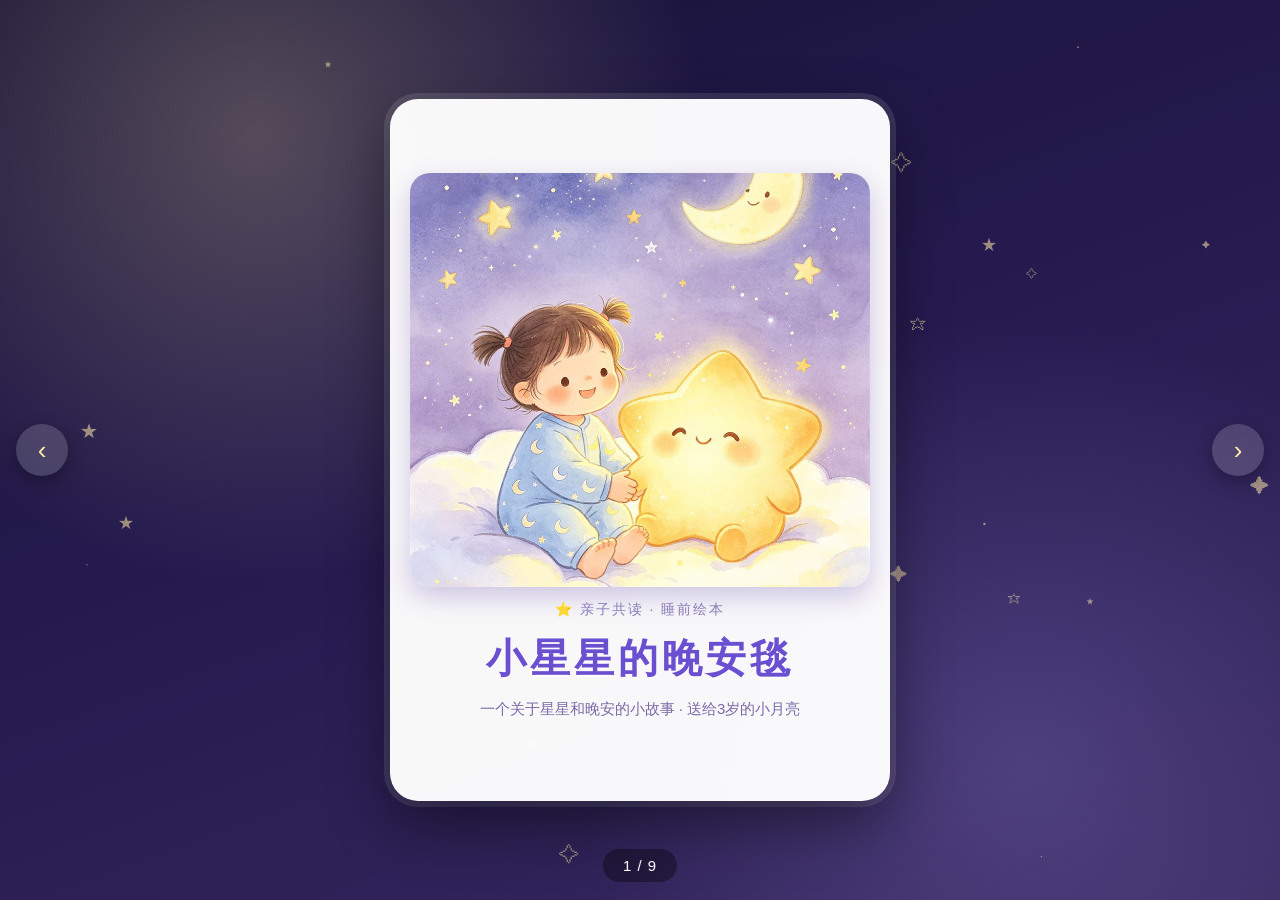
==== book/index.html @ 3c1ca854 "add new try a baby book." ====
<!DOCTYPE html>
<html lang="zh-CN">
<head>
<meta charset="UTF-8">
<meta name="viewport" content="width=device-width, initial-scale=1.0">
<title>小星星的晚安毯 · 睡前绘本</title>
<style>
  * { margin:0; padding:0; box-sizing:border-box; }
  html, body { height:100%; }
  body {
    font-family:"YouYuan","幼圆","Microsoft YaHei","PingFang SC",sans-serif;
    background:
      radial-gradient(circle at 20% 15%, rgba(255,235,170,.25) 0%, transparent 35%),
      radial-gradient(circle at 80% 85%, rgba(180,160,255,.22) 0%, transparent 35%),
      linear-gradient(160deg,#171236 0%, #241a4e 45%, #37285f 100%);
    display:flex; align-items:center; justify-content:center;
    min-height:100vh; padding:16px;
    overflow:hidden; color:#fff;
  }
  /* 漂浮小星星背景 */
  .star-bg { position:fixed; inset:0; pointer-events:none; overflow:hidden; z-index:0; }
  .star-bg span { position:absolute; color:#ffe9a8; opacity:.55; animation:twinkle 3s infinite ease-in-out; }
  @keyframes twinkle { 0%,100%{opacity:.2; transform:scale(.8);} 50%{opacity:.9; transform:scale(1.15);} }

  .book { position:relative; z-index:2; width:min(92vw, 500px); }
  .pages { position:relative; }
  .page {
    display:none; flex-direction:column; align-items:center;
    background:rgba(255,255,255,.97);
    border-radius:28px; padding:20px 20px 26px;
    box-shadow:0 24px 60px rgba(0,0,0,.45), 0 0 0 6px rgba(255,255,255,.12);
    min-height:78vh; justify-content:center;
  }
  .page.active { display:flex; animation:fadein .45s ease; }
  @keyframes fadein { from{opacity:0; transform:translateY(14px);} to{opacity:1; transform:none;} }

  /* 故事页 */
  .story-img { width:100%; border-radius:20px; overflow:hidden; box-shadow:0 10px 26px rgba(80,50,160,.25); }
  .story-img img { display:block; width:100%; height:auto; }
  .story-text {
    margin-top:18px; color:#4a3f78; font-size:23px; line-height:1.9;
    letter-spacing:.5px; text-align:center; font-weight:600;
    text-shadow:0 1px 0 rgba(255,255,255,.8);
  }

  /* 封面页 */
  .cover-img { width:100%; border-radius:20px; overflow:hidden; box-shadow:0 10px 26px rgba(80,50,160,.25); }
  .cover-img { height:46vh; background-size:cover; background-position:center; }
  .cover-badge { margin-top:14px; font-size:14px; color:#8a7bb8; letter-spacing:2px; }
  .cover-title {
    margin-top:12px; font-size:40px; color:#6a4fd0;
    text-shadow:0 2px 0 rgba(255,255,255,.6); letter-spacing:4px;
  }
  .cover-sub { margin-top:10px; font-size:15px; color:#7a6aa8; line-height:1.7; text-align:center; }

  /* 封底页 */
  .end-star { font-size:44px; }
  .end-title { font-size:40px; color:#6a4fd0; margin-top:8px; letter-spacing:8px; }
  .end-text { margin-top:16px; font-size:23px; color:#4a3f78; line-height:2; text-align:center; font-weight:600; }
  .end-moon { font-size:36px; margin-top:14px; }

  /* 翻页控制 */
  .nav-btn {
    position:fixed; top:50%; transform:translateY(-50%); z-index:5;
    width:52px; height:52px; border-radius:50%; border:none; cursor:pointer;
    background:rgba(255,255,255,.16); color:#ffe9a8; font-size:26px;
    backdrop-filter:blur(4px); box-shadow:0 6px 18px rgba(0,0,0,.3);
    transition:background .2s;
  }
  .nav-btn:hover { background:rgba(255,255,255,.32); }
  .nav-btn.prev { left:16px; }
  .nav-btn.next { right:16px; }
  .pager {
    position:fixed; bottom:18px; left:50%; transform:translateX(-50%); z-index:5;
    background:rgba(0,0,0,.35); color:#fff; font-size:15px; letter-spacing:1px;
    padding:8px 20px; border-radius:30px; backdrop-filter:blur(4px);
  }
  @media (max-width:560px){
    .story-text{ font-size:20px; } .cover-title{ font-size:32px; }
    .nav-btn{ width:44px; height:44px; font-size:20px; }
    .page{ padding:14px 14px 20px; }
  }
</style>
</head>
<body>
<div class="star-bg" id="stars"></div>
<div class="book">
  <div class="pages" id="pages">
<section class="page cover"><div class="cover-img" style="background-image:url([data-uri])"></div><div class="cover-badge">⭐ 亲子共读 · 睡前绘本</div><h1 class="cover-title">小星星的晚安毯</h1><p class="cover-sub">一个关于星星和晚安的小故事 · 送给3岁的小月亮</p></section>
<section class="page story"><div class="story-img"><img src="[data-uri]" alt="插画"></div><div class="story-text">夜深了，小月亮躺在床上，翻来翻去睡不着。<br>“月亮妈妈，我睡不着……”</div></section>
<section class="page story"><div class="story-img"><img src="[data-uri]" alt="插画"></div><div class="story-text">忽然，一颗亮晶晶的小星星，从窗户悄悄溜了进来。<br>“嘿，小月亮，我们一起去数星星吧！”</div></section>
<section class="page story"><div class="story-img"><img src="[data-uri]" alt="插画"></div><div class="story-text">她们坐在窗台上，一起数：<br>“一、二、三……”天上的星星好多好多，数也数不完。</div></section>
<section class="page story"><div class="story-img"><img src="[data-uri]" alt="插画"></div><div class="story-text">数累了，她们躺进软软的云朵里，<br>像躺在棉花糖上，轻轻、软软的。</div></section>
<section class="page story"><div class="story-img"><img src="[data-uri]" alt="插画"></div><div class="story-text">她们手拉手，在草地上转圈圈。<br>小星星洒下亮晶晶的光点，像下了一场星星雨。</div></section>
<section class="page story"><div class="story-img"><img src="[data-uri]" alt="插画"></div><div class="story-text">天快亮了，小星星要回家啦。她送给小月亮一条会发光的星星布：<br>“盖着它，就像我一直陪着你。”</div></section>
<section class="page story"><div class="story-img"><img src="[data-uri]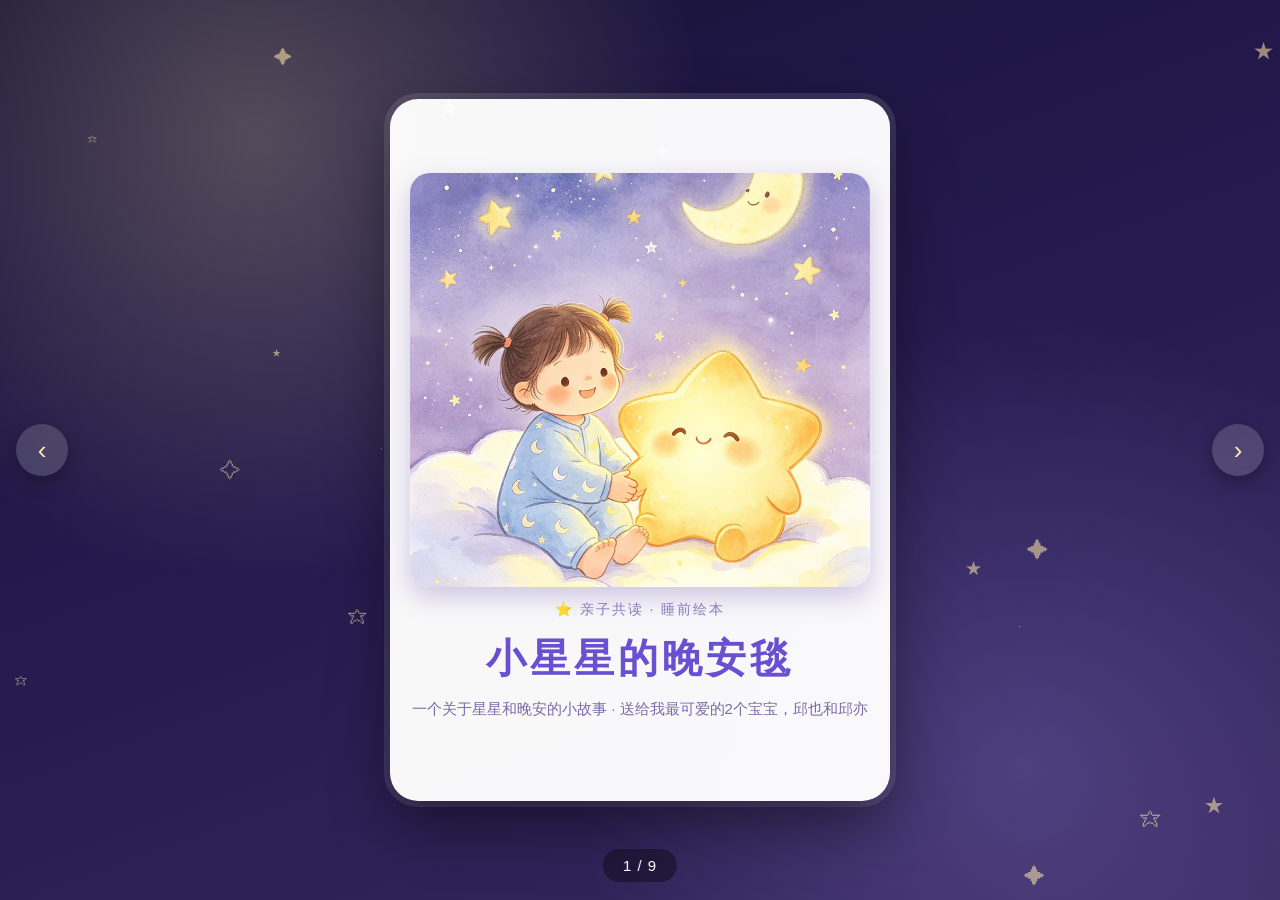
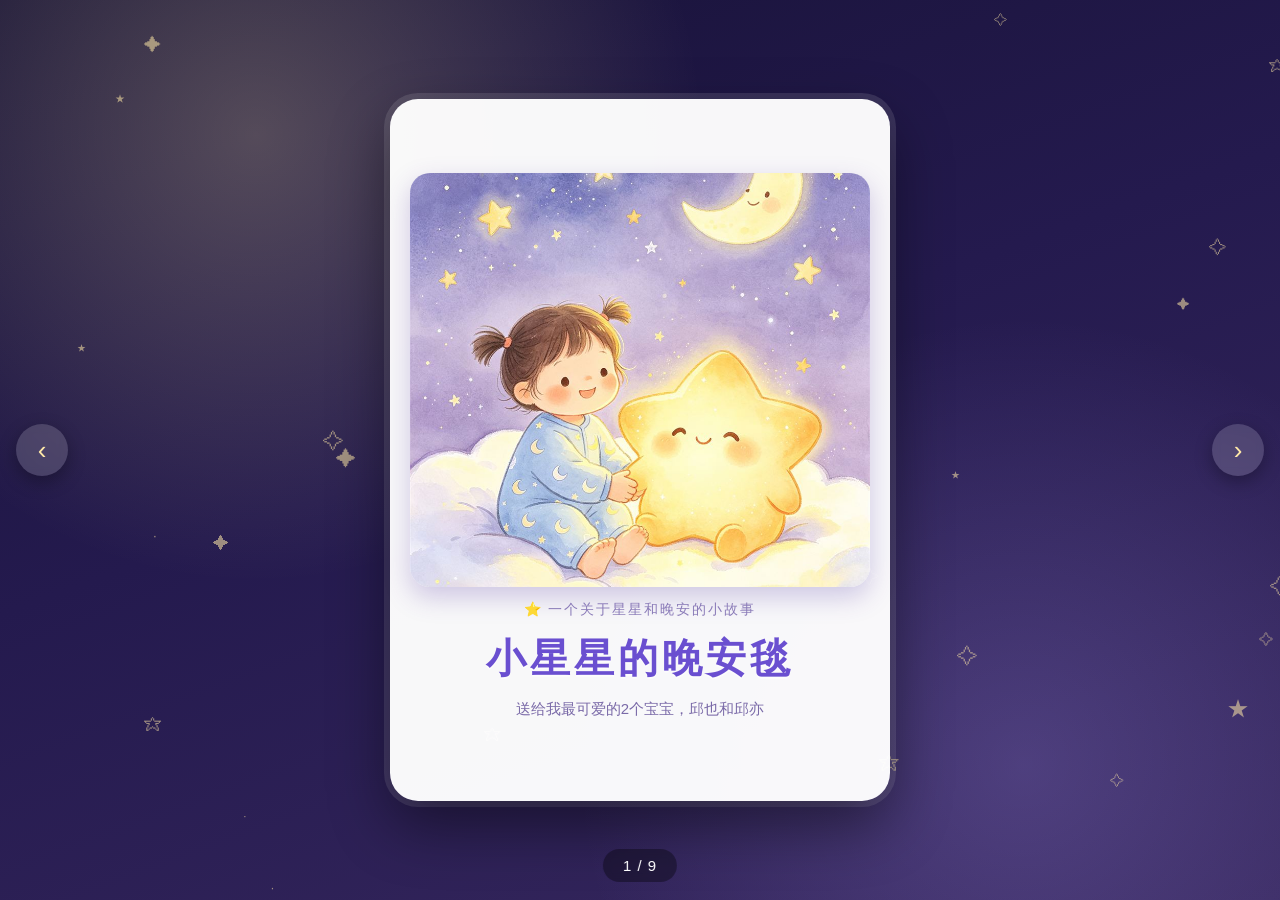
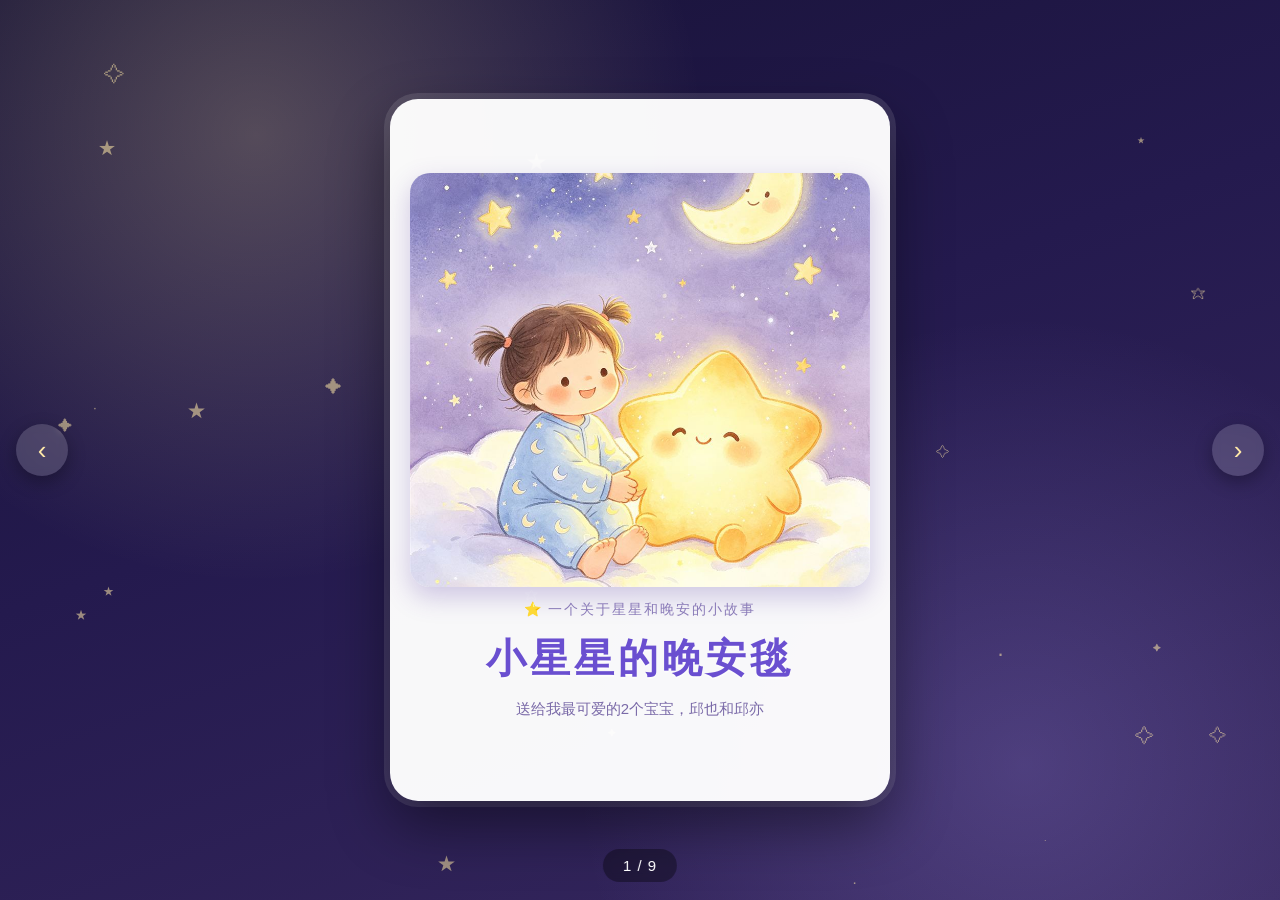
